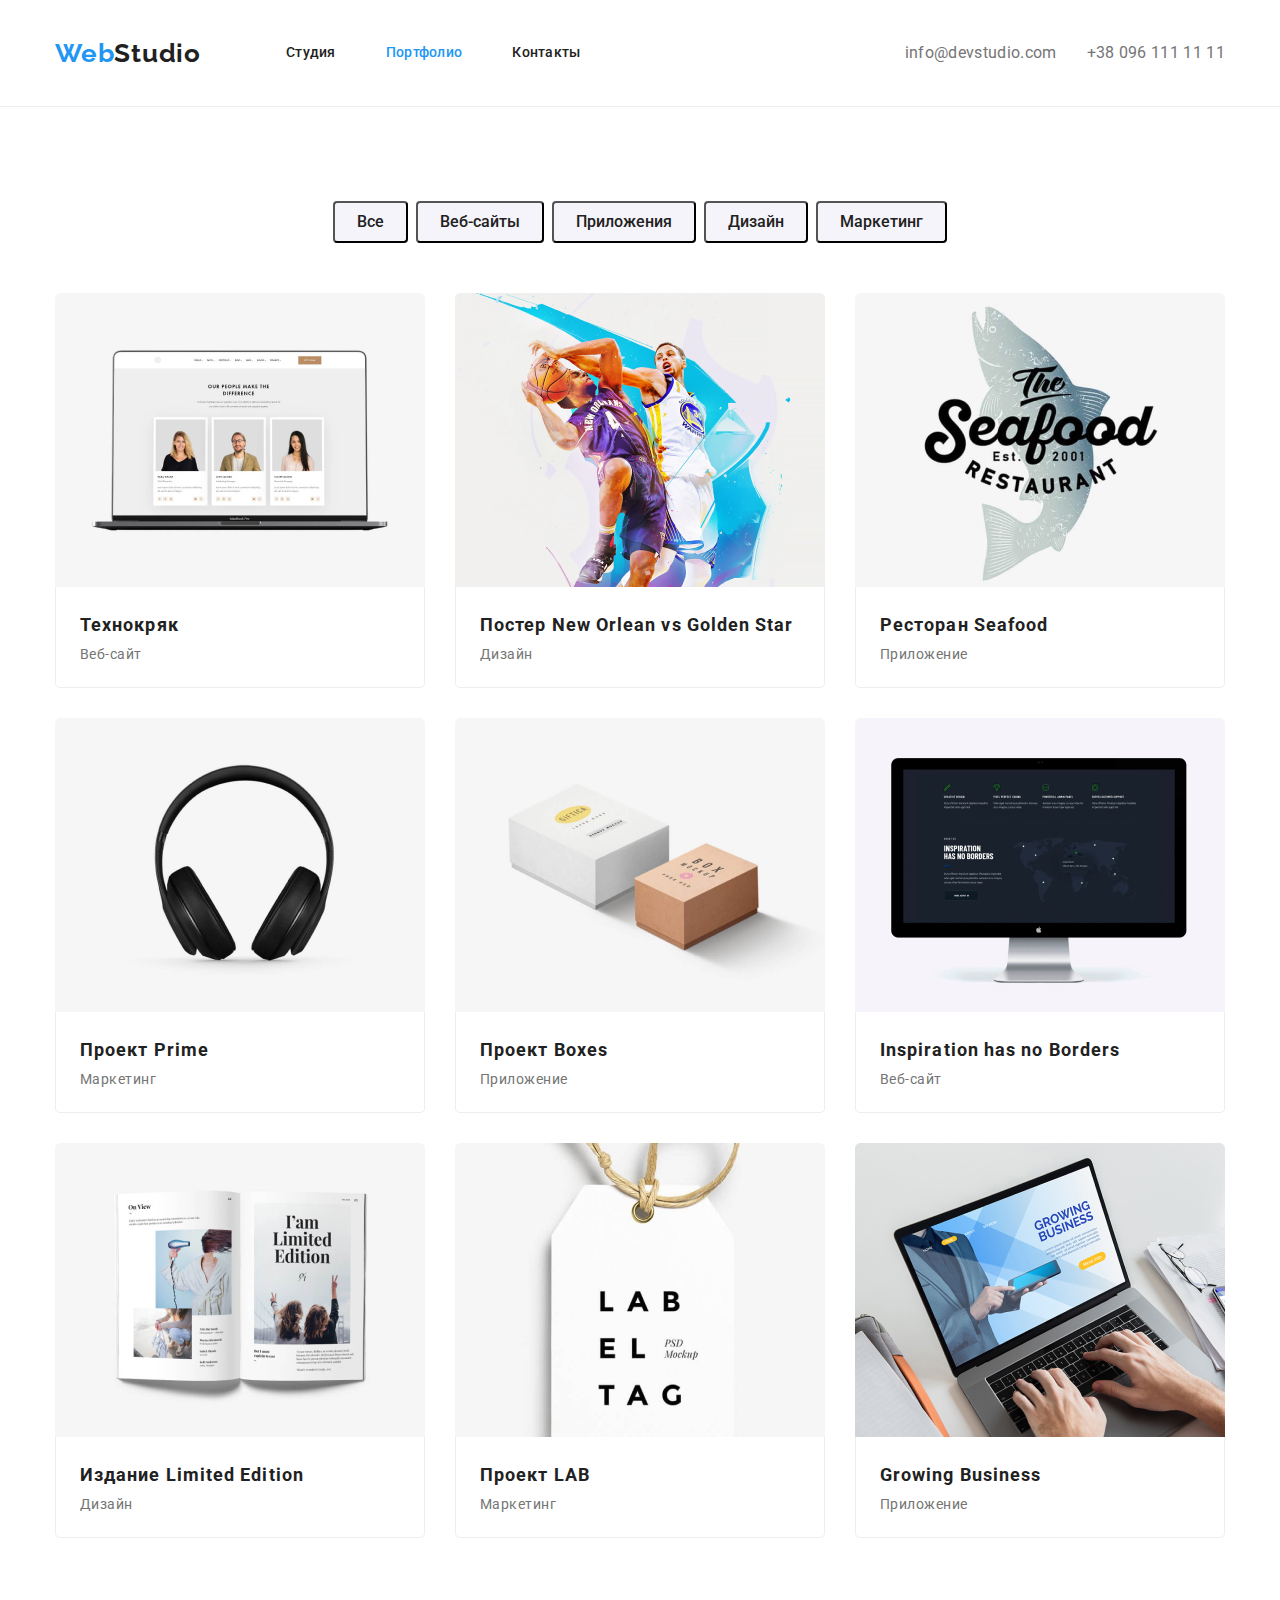
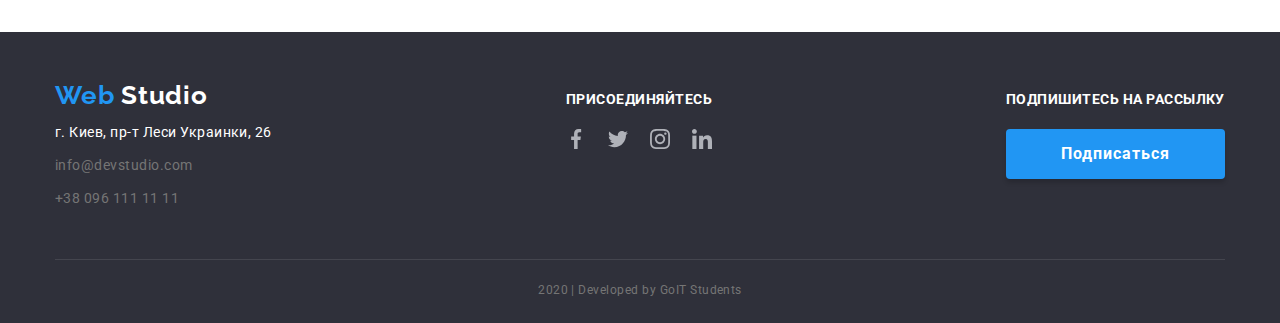
==== portfolio.html @ 891e7060 "Переносит данные с hw-3" ====
<!DOCTYPE html>
<html lang="ru">
  <head>
    <meta charset="UTF-8" />
    <meta name="viewport" content="width=device-width, initial-scale=1.0" />
    <title>hw3</title>
    <link
      href="https://fonts.googleapis.com/css2?family=Raleway:wght@700&family=Roboto:wght@400;500;700;900&display=swap"
      rel="stylesheet"
    />
    <link
      rel="stylesheet"
      href="https://cdnjs.cloudflare.com/ajax/libs/modern-normalize/0.6.0/modern-normalize.min.css"
    />
    <link rel="stylesheet" href="./css/style.css" />
  </head>
  <!-- Тело -->

  <body>
    <header class="header">
      <!-- Хедер -->
      <div class="header-container">
        <nav class="nav">
          <!-- Логотип -->
          <a href="./index.html" class="logo"
            >Web<span class="logo-part-nav">Studio</span></a
          >
          <!-- Навигация шапки -->
          <ul class="site-nav">
            <li class="item">
              <a href="./index.html" class="link">Студия</a>
            </li>
            <li class="item">
              <a href="" class="link current">Портфолио</a>
            </li>
            <li class="item"><a href="" class="link">Контакты</a></li>
          </ul>
        </nav>
        <ul class="contact-nav">
          <li class="item">
            <a class="link" href="mailto:info@devstudio.com"
              >info@devstudio.com</a
            >
          </li>
          <li class="item">
            <a class="link" href="tel:+380961111111">+38 096 111 11 11</a>
          </li>
        </ul>
      </div>
    </header>
    <!-- Главный контейнер -->
    <main>
      <!-- Фильтр проектов -->
      <section class="section">
        <div class="portfolio-container">
          <ul class="portfolio-list">
            <li class="item">
              <button class="button-portfolio">Все</button>
            </li>
            <li class="item">
              <button class="button-portfolio">Веб-сайты</button>
            </li>
            <li class="item">
              <button class="button-portfolio">Приложения</button>
            </li>
            <li class="item">
              <button class="button-portfolio">Дизайн</button>
            </li>
            <li class="item">
              <button class="button-portfolio">Маркетинг</button>
            </li>
          </ul>
          <!-- Проекты -->
          <ul class="projects">
            <li class="item">
              <a href="" style="display: block;">
                <img
                  class="projects-pic"
                  src="./img/technokryak.jpg"
                  alt="ноутбук"
                  width="370"
                  height="294"
                />
                <div class="card-content">
                  <h3 class="title">Технокряк</h3>
                  <p class="dimention">Веб-сайт</p>
                </div>
              </a>
            </li>
            <li class="item">
              <a href="" style="display: block;">
                <img
                  class="projects-pic"
                  src="./img/new-orlean-gs.jpg"
                  alt="два баскетболиста"
                  width="370"
                  height="294"
                />
                <div class="card-content">
                  <h3 class="title">Постер New Orlean vs Golden Star</h3>
                  <p class="dimention">Дизайн</p>
                </div>
              </a>
            </li>
            <li class="item">
              <a href="" style="display: block;">
                <img
                  class="projects-pic"
                  src="./img/seafood.jpg"
                  alt="лосось"
                  width="370"
                  height="294"
                />
                <div class="card-content">
                  <h3 class="title">Ресторан Seafood</h3>
                  <p class="dimention">Приложение</p>
                </div>
              </a>
            </li>
            <li class="item">
              <a href="" style="display: block;">
                <img
                  class="projects-pic"
                  src="./img/prime.jpg"
                  alt="наушники"
                  width="370"
                  height="294"
                />
                <div class="card-content">
                  <h3 class="title">Проект Prime</h3>
                  <p class="dimention">Маркетинг</p>
                </div>
              </a>
            </li>
            <li class="item">
              <a href="" style="display: block;">
                <img
                  class="projects-pic"
                  src="./img/boxes.jpg"
                  alt="две коробки"
                  width="370"
                  height="294"
                />
                <div class="card-content">
                  <h3 class="title">Проект Boxes</h3>
                  <p class="dimention">Приложение</p>
                </div>
              </a>
            </li>
            <li class="item">
              <a href="" style="display: block;">
                <img
                  class="projects-pic"
                  src="./img/inspiration.jpg"
                  alt="аймак"
                  width="370"
                  height="294"
                />
                <div class="card-content">
                  <h3 class="title">Inspiration has no Borders</h3>
                  <p class="dimention">Веб-сайт</p>
                </div>
              </a>
            </li>
            <li class="item">
              <a href="" style="display: block;">
                <img
                  class="projects-pic"
                  src="./img/limited-edition.jpg"
                  alt="открытая книга"
                  width="370"
                  height="294"
                />
                <div class="card-content">
                  <h3 class="title">Издание Limited Edition</h3>
                  <p class="dimention">Дизайн</p>
                </div>
              </a>
            </li>
            <li class="item">
              <a href="" style="display: block;">
                <img
                  class="projects-pic"
                  src="./img/lab.jpg"
                  alt="бирка"
                  width="370"
                  height="294"
                />
                <div class="card-content">
                  <h3 class="title">Проект LAB</h3>
                  <p class="dimention">Маркетинг</p>
                </div>
              </a>
            </li>
            <li class="item" style="display: block;">
              <a href="">
                <img
                  class="projects-pic"
                  src="./img/growing-business.jpg"
                  alt="две руки на ноутбуке"
                  width="370"
                  height="294"
                />
                <div class="card-content">
                  <h3 class="title">Growing Business</h3>
                  <p class="dimention">Приложение</p>
                </div>
              </a>
            </li>
          </ul>
        </div>
      </section>
    </main>
    <!-- Футер -->
    <footer>
      <!-- Контакты футера -->
      <div class="footer-container">
        <div class="footer-container-flex">
          <div class="footer-address">
            <a href="" class="logo footer"
              >Web <span class="logo-part-footer"> Studio </span></a
            >
            <address>г. Киев, пр-т Леси Украинки, 26</address>
            <a class="contact-footer email" href="mailto:info@devstudio.com"
              >info@devstudio.com</a
            >
            <a class="contact-footer" href="tel:+380961111111">
              +38 096 111 11 11
            </a>
          </div>
          <div class="join-container">
            <b class="join"> Присоединяйтесь </b>
            <ul class="socialmedia">
              <li class="social-link-li">
                <a
                  href=""
                  style="display: block;"
                  aria-label="Facebook"
                  class="social-link"
                >
                  <img src="./img/facebook.svg" alt=""
                /></a>
              </li>
              <li class="social-link-li">
                <a
                  href=""
                  style="display: block;"
                  aria-label="Twitter"
                  class="social-link"
                >
                  <img src="./img/twitter.svg" alt=""
                /></a>
              </li>
              <li class="social-link-li">
                <a
                  href=""
                  style="display: block;"
                  aria-label="Instagram"
                  class="social-link"
                >
                  <img src="./img/instagram.svg" alt=""
                /></a>
              </li>
              <li class="social-link-li">
                <a
                  href=""
                  style="display: block;"
                  aria-label="LinkedIn"
                  class="social-link"
                >
                  <img src="./img/linkedin.svg" alt=""
                /></a>
              </li>
            </ul>
          </div>
          <div class="subscribe-container">
            <b class="subscribe"> Подпишитесь на рассылку </b>
            <!-- <input type="text" /> -->
            <div class="footer-button">
              <a href="" class="button primary"> Подписаться </a>
            </div>
          </div>
        </div>
        <p class="signature">2020 | Developed by GoIT Students</p>
      </div>
    </footer>
  </body>
</html>
---- css/style.css ----
/* Цвет основного текста #757575  */
/* Цвет вторичного текста #212121 */
/* Белый #FFFFFF */
/* Вторичный цвет фона #F5F4FA */
/* Акцент #2196F3 */
/* Цвет футера rgba(255, 255, 255, 0.6) */
/* Цвет подписи rgba(255, 255, 255, 0.4) */

html {
  box-sizing: border-box;
}

:root {
  --primary-text-color: #757575;
  --title-text-color: #212121;
  --accent-color: #2196f3;
  --primary-white-color: #ffffff;
  --secondary-background-color: #f5f4fa;
}

*,
*::before,
*::after {
  box-sizing: inherit;
}

body {
  background-color: #ffffff;
  color: #757575;
  font-family: Roboto, sans-serif;
  letter-spacing: 0.03em;
}

ul {
  list-style-type: none;
  padding: 0;
  margin: 0;
}

a {
  text-decoration: none;
  color: inherit;
}

/* logo */
.logo {
  color: var(--accent-color);
  font-family: Raleway, sans-serif;
  font-weight: 700;
  font-size: 26px;
  line-height: 1.19;
  letter-spacing: 0.03em;
}

.logo-part-nav {
  color: var(--title-text-color);
}

.logo-part-footer {
  color: var(--primary-white-color);
}

/* nav */
.site-nav .link:hover,
.site-nav .link:focus {
  color: var(--accent-color);
}
.site-nav,
.site-nav .link:active {
  color: var(--title-text-color);
  font-weight: 500;
  font-size: 14px;
  line-height: 1.14;
  letter-spacing: 0.02em;
}
.contact-nav .link:hover,
.contact-nav .link:focus {
  color: var(--accent-color);
}
.contact-nav .link {
  color: var(--primary-text-color);
  letter-spacing: 0.02em;
}
.link.current {
  color: var(--accent-color);
}

/* Hero */
.hero {
  text-align: center;
}

.hero-title {
  margin-top: 0;
  margin-bottom: 30px;
  color: var(--title-text-color);
  font-weight: 900;
  font-size: 44px;
  line-height: 1.36;
  text-align: center;
  text-transform: uppercase;
  letter-spacing: 0.06em;
}

/* Кнопки */

.button.primary {
  color: var(--primary-white-color);
  background-color: var(--accent-color);
  text-decoration: none;
  box-shadow: 0px 4px 4px rgba(0, 0, 0, 0.15);
  border-radius: 4px;
  padding: 10px 32px;
  text-align: center;
  display: inline-block;
  text-transform: none;
}

.button {
  color: var(--title-text-color);
  background-color: var(--primary-white-color);
  font-family: inherit;
  font-weight: 700;
  font-size: 16px;
  line-height: 1.87;
  letter-spacing: 0.06em;
  text-decoration: none;
  padding: 10px 32px;
  min-width: 200px;
  min-height: 50px;
  text-align: center;
  border-radius: 4px;
}

.button-portfolio {
  display: inline-block;
  color: var(--title-text-color);
  background-color: var(--secondary-background-color);
  font-family: inherit;
  font-weight: 500;
  font-size: 16px;
  line-height: 1.62;
  text-align: center;
  border-radius: 4px;
  padding: 6px 22px;
  min-width: 73px;
  text-align: center;
}

.button-portfolio:hover,
.button-portfolio:focus {
  color: var(--primary-white-color);
  background-color: var(--accent-color);
}

/* section */
.section-title {
  color: var(--title-text-color);
  font-weight: 700;
  font-size: 36px;
  line-height: 1.17;
  text-align: center;
  margin-bottom: 50px;
  margin-top: 0;
}

.section.work {
  border-top: 1px solid #ececec;
}

.work-title {
  font-weight: 700;
  font-size: 14px;
  line-height: 1.14;
  letter-spacing: 0.03em;
  color: var(--primary-white-color);
  padding-bottom: 27px;
  padding-top: 27px;
  background: rgba(47, 48, 58, 0.8);
  border-radius: 0px 0px 4px 4px;
  margin: 0px;
}

.work-pic {
  display: block;
}

/* Стили для index.html */
/* featurers */

.features-text {
  margin-top: 0;
  margin-bottom: 0;
  font-size: 14px;
  line-height: 1.71;
}
.features-title {
  color: var(--title-text-color);
  margin-top: 0;
  margin-bottom: 10px;
}

/* .features-pic {
  margin-top: 0;
  } */

/* work list */
.features .title {
  color: var(--title-text-color);
  font-weight: 700;
  font-size: 14px;
  line-height: 1.14;
  text-transform: uppercase;
}

/* team list */
.team .title {
  color: var(--title-text-color);
  font-weight: 500;
  font-size: 16px;
  line-height: 1.19;
  text-align: center;
  margin-bottom: 10px;
}
.team .speciality {
  color: var(--primary-text-color);
  font-size: 16px;
  line-height: 1.19;
  /* width: 270px; */
  text-align: center;
  margin-bottom: 16px;
  margin-top: 0;
}

.team-pic {
  display: block;
}

.team {
  background-color: var(--secondary-background-color);
}

.team-content-conteiner {
  display: block;
}

/* Стили для Portfolio */
.projects .title {
  color: var(--title-text-color);
  font-weight: 700;
  font-size: 18px;
  line-height: 2;
  letter-spacing: 0.06em;
}
.projects .dimension {
  color: var(--primary-text-color);
  font-size: 16px;
  line-height: 1.87;
}

/* Footer */
footer {
  /* для того, чтоб было видно лого */
  background-color: #2f303a;
}

address {
  font-size: 14px;
  line-height: 1.71;
  color: #ffffff;
  font-style: normal;
  margin-bottom: 9px;
}
.join {
  font-weight: 700;
  font-size: 14px;
  line-height: 1.14;
  text-transform: uppercase;
  color: var(--primary-white-color);
  margin-bottom: 21px;
}
.subscribe {
  font-weight: 700;
  font-size: 14px;
  line-height: 1.14;
  text-transform: uppercase;
  color: var(--primary-white-color);
  margin-bottom: 21px;
}
.contact-footer {
  font-size: 14px;
  line-height: 1.71;
}

.signature {
  font-size: 12px;
  line-height: 2;
  text-align: center;
}

/* Геометрия */
header {
  border-bottom: 1px solid #ececec;
}

.section {
  padding-top: 94px;
  padding-bottom: 94px;
}

.container {
  margin-left: auto;
  margin-right: auto;
  width: 1200px;
  padding-left: 15px;
  padding-right: 15px;
}

.footer-container {
  margin-left: auto;
  margin-right: auto;
  width: 1200px;
  padding-left: 15px;
  padding-right: 15px;
}

.signature {
  text-align: center;
  margin: 0px;
  padding-bottom: 21px;
  padding-top: 18px;
  border-top: 1px solid rgba(255, 255, 255, 0.1);
}

/* Геометрия для портфолио */

.portfolio-container {
  margin-left: auto;
  margin-right: auto;
  width: 1200px;
  padding-left: 15px;
  padding-right: 15px;
}

.portfolio-list {
  margin-bottom: 50px;
}

.projects .dimention {
  margin-top: 0;
  margin-bottom: 0;
  font-size: 14px;
  line-height: 1.71;
}

.projects .title {
  color: var(--title-text-color);
  margin-top: 0;
  margin-bottom: 0;
}

.card-content {
  padding: 20px 24px;
  background: var(--primary-white-color);
  box-sizing: border-box;
  border-bottom-left-radius: 5px;
  border-bottom-right-radius: 5px;
  border-left: 1px solid#eeeeee;
  border-right: 1px solid#eeeeee;
  border-bottom: 1px solid#eeeeee;
}

.projects-pic {
  border-radius: 5px 5px 0px 0px;
  display: block;
}

/* Flexbox */
.site-nav {
  display: flex;
  margin-left: 85px;
}

/* .site-nav .item {
  margin-right: 50px;
}

.site-nav .item:last-child {
  margin-right: 0;
} */
/* .site-nav .item:not(:last-child) {
  margin-right: 50px;
} */

.title {
  color: var(--title-text-color);
  margin-top: 0;
}

.site-nav .item + .item {
  margin-left: 50px;
}

.contact-nav {
  display: flex;
  margin-left: auto;
}
.contact-nav .item + .item {
  margin-left: 30px;
}

.header-container {
  justify-content: space-between;
  display: flex;
  align-items: center;
  padding-top: 25px;
  padding-bottom: 25px;
}

.header-container {
  margin-left: auto;
  margin-right: auto;
  width: 1200px;
  padding-left: 15px;
  padding-right: 15px;
}

.nav {
  display: flex;
  align-items: center;
}

.site-nav .link {
  font-weight: 500;
  font-size: 14px;
  line-height: 1.14;
  text-decoration: none;
  padding-top: 20px;
  padding-bottom: 20px;
  display: block;
}

.features {
  display: flex;
  align-items: center;
  margin-left: auto;
  margin-right: auto;
}

.features .item + .item {
  margin-left: 30px;
}

.work-list {
  display: flex;
  align-items: center;
  margin-left: auto;
  margin-right: auto;
  text-align: center;
  text-transform: uppercase;
}

.work-list .item + .item {
  margin-left: 30px;
}

.team-list {
  display: flex;
}
.team-list .item + .item {
  margin-left: 30px;
}
.team-list .item {
  background-color: var(--primary-white-color);
  /* box-shadow: 0px 2px 1px rgba(0, 0, 0, 0.2), 0px 1px 1px rgba(0, 0, 0, 0.14),
    0px 1px 3px rgba(0, 0, 0, 0.12); */
}

.clients {
  display: flex;
  justify-content: center;
  margin-left: auto;
  margin-right: auto;
}
.clients .item + .item {
  margin-left: 30px;
}

.clients .item {
  display: flex;
  justify-content: center;
  align-items: center;
  width: 170px;
  height: 90px;
  border: 1px solid #afb1b8;
  /* box-shadow: 0px 2px 1px rgba(0, 0, 0, 0.2), 0px 1px 1px rgba(0, 0, 0, 0.14),
    0px 1px 3px rgba(0, 0, 0, 0.12); */
  border-radius: 4px;
}

/* Portfolio flexbox */
.portfolio-list {
  display: flex;
  align-items: center;
  justify-content: center;
}
.portfolio-list .item + .item {
  margin-left: 8px;
}
.projects {
  display: flex;
  flex-wrap: wrap;
}
.projects .item {
  width: 370px;
  margin-right: 30px;
  margin-bottom: 30px;
}

.projects .item + .item {
}

.projects .item:nth-child(3n) {
  margin-right: 0;
}
.projects .item:nth-last-child(-n + 3) {
  margin-bottom: 0;
}

.features-list-img {
  width: 270px;
  height: 120px;
  background: var(--secondary-background-color);
  border-radius: 4px;
  margin-bottom: 30px;
  display: flex;
  align-items: center;
  justify-content: center;
}

/* Флексбокс футера */

.footer-container-flex {
  display: flex;
  align-items: baseline;
  justify-content: space-between;
  padding-top: 48px;
  padding-bottom: 48px;
}
.logo.footer {
  display: block;
  margin-bottom: 10px;
}

.contact-footer {
  display: flex;
}
.contact-footer.email {
  margin-bottom: 10px;
}
.join-container {
  display: flex;
  flex-direction: column;
}
.subscribe-container {
  display: flex;
  flex-direction: column;
}
.footer-button {
  display: flex;
  flex-direction: column;
}

/* Cоц сети */
.socialmedia {
  display: flex;
  justify-content: space-between;
  list-style: none;
  padding-left: 0px;
}

.socialmedia .social-link-li + .social-link-li {
  margin-left: 10px;
}

.team-content-container {
  padding-top: 30px;
  padding-bottom: 24px;
  padding-left: 32px;
  padding-right: 32px;
  box-shadow: 0px 2px 1px rgba(0, 0, 0, 0.2), 0px 1px 1px rgba(0, 0, 0, 0.14),
    0px 1px 3px rgba(0, 0, 0, 0.12);
}
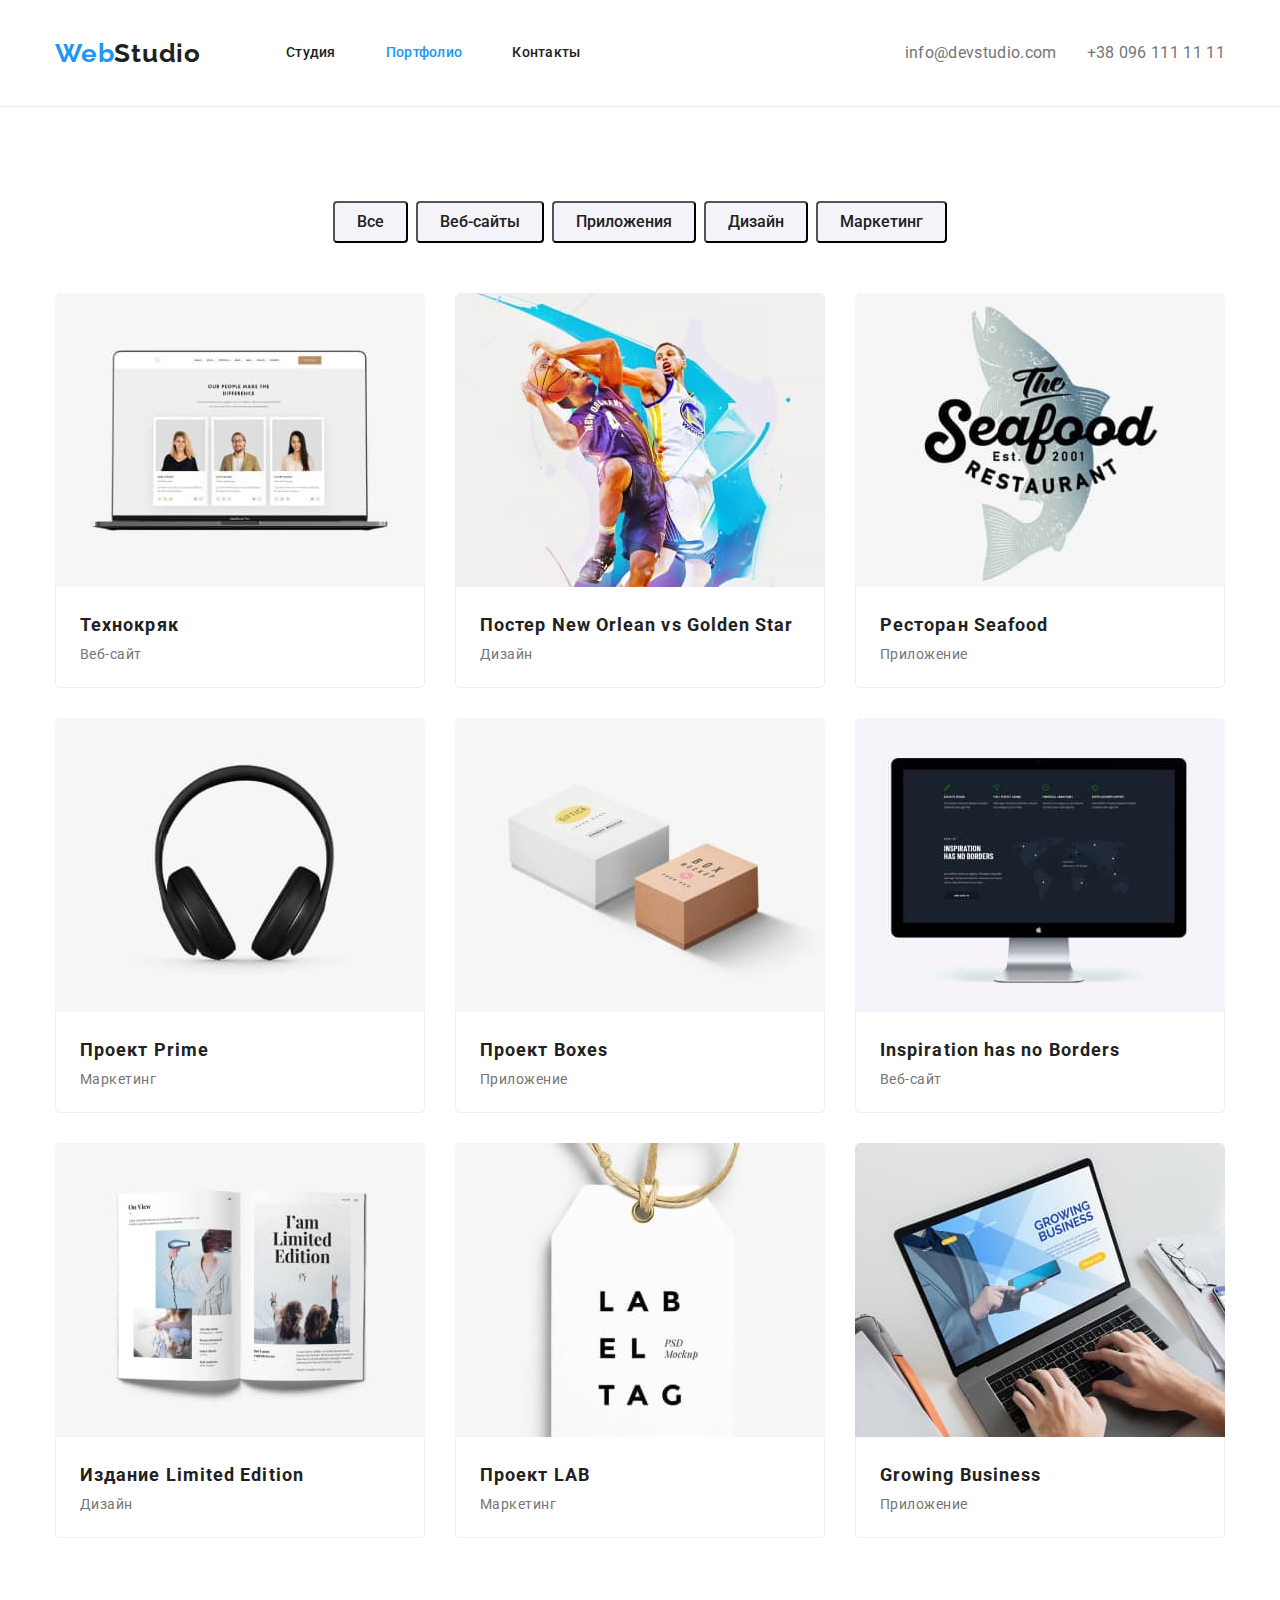
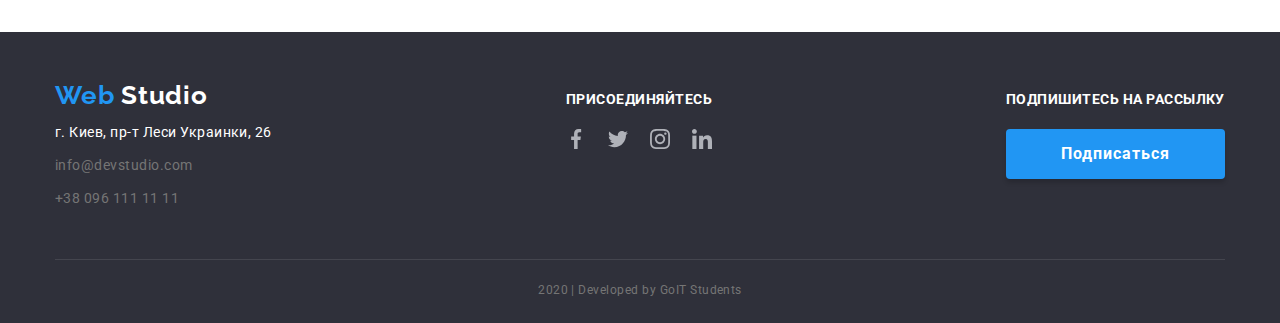
==== commit 7bade4da: "Оптимизирует все картинки" ====
--- a/portfolio.html
+++ b/portfolio.html
@@ -3,7 +3,7 @@
   <head>
     <meta charset="UTF-8" />
     <meta name="viewport" content="width=device-width, initial-scale=1.0" />
-    <title>hw3</title>
+    <title>hw4</title>
     <link
       href="https://fonts.googleapis.com/css2?family=Raleway:wght@700&family=Roboto:wght@400;500;700;900&display=swap"
       rel="stylesheet"
--- a/css/style.css
+++ b/css/style.css
@@ -517,9 +517,6 @@
   margin-bottom: 30px;
 }
 
-.projects .item + .item {
-}
-
 .projects .item:nth-child(3n) {
   margin-right: 0;
 }
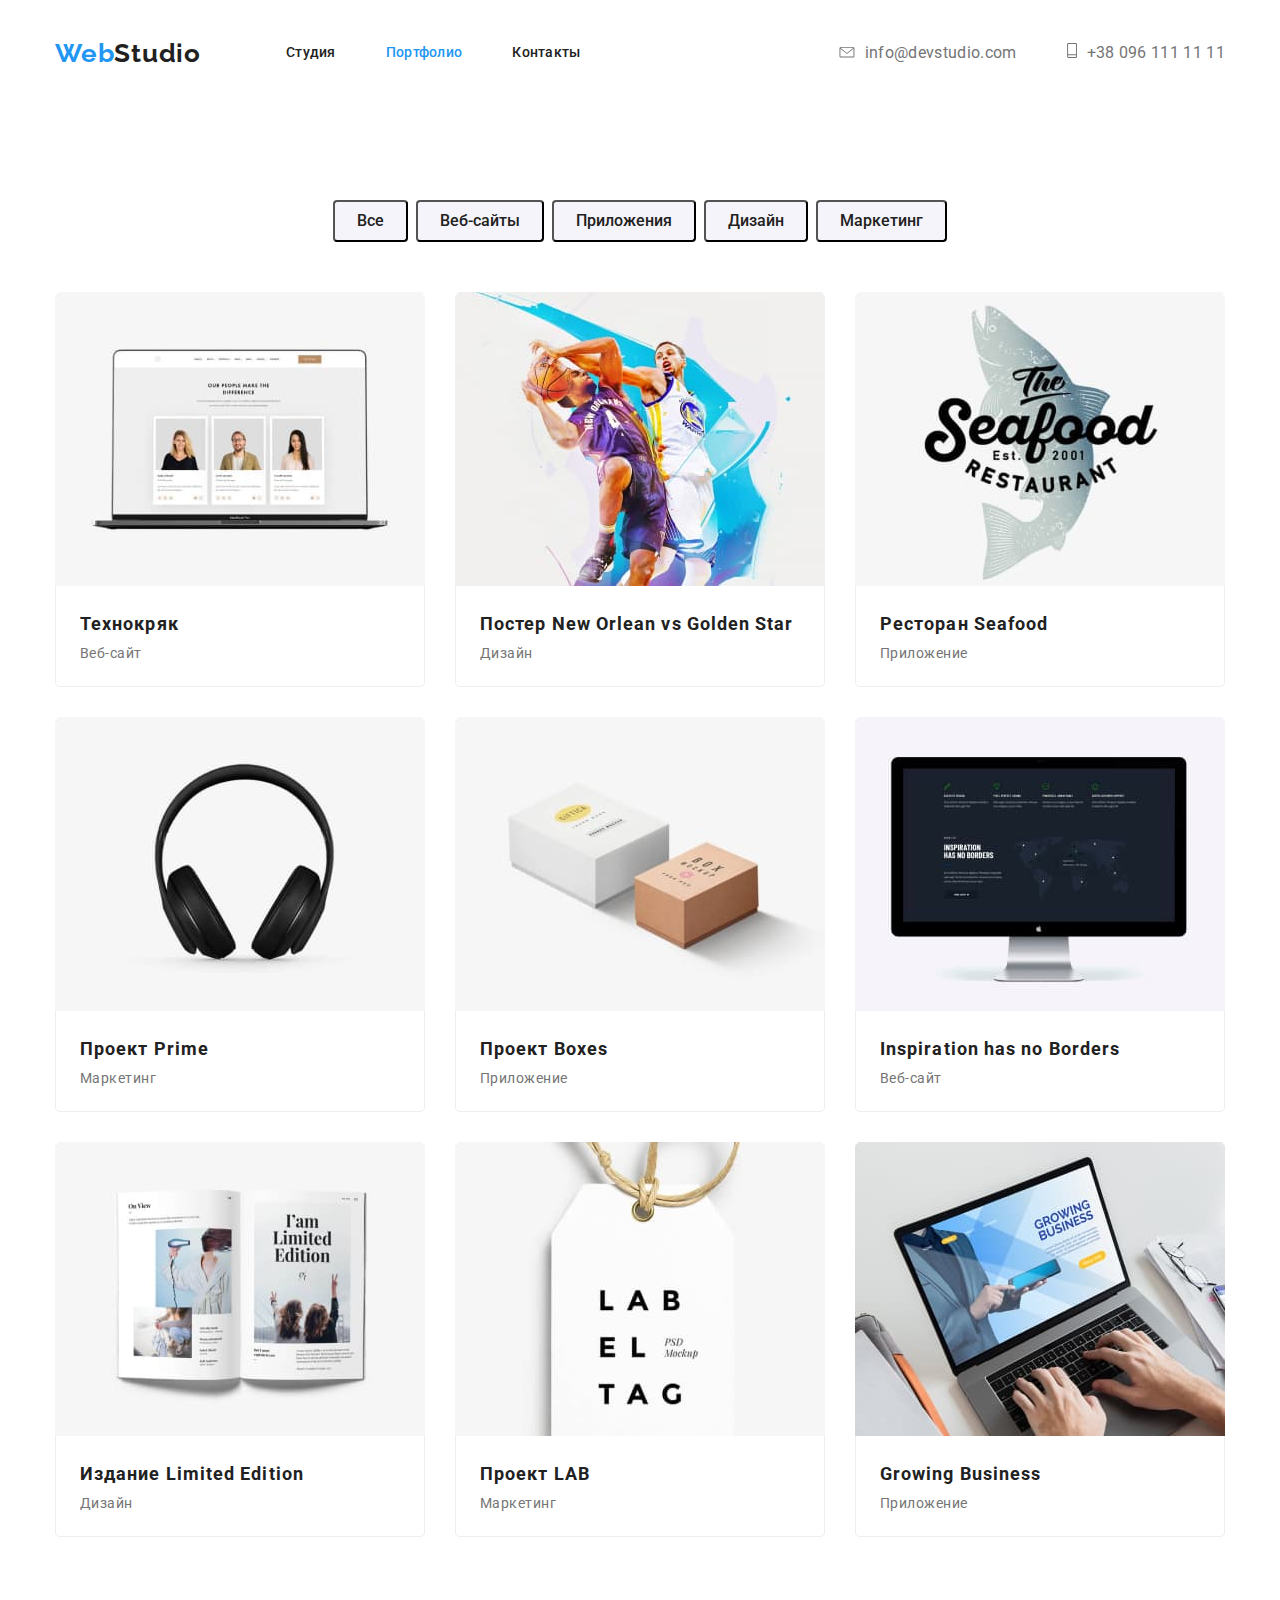
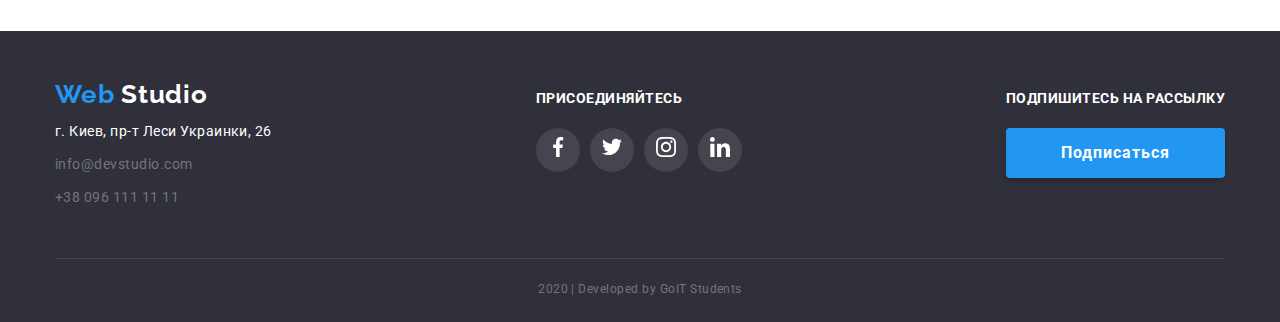
==== commit d42fd6c3: "Делает картинки в секции преимущества" ====
--- a/portfolio.html
+++ b/portfolio.html
@@ -39,11 +39,17 @@
         <ul class="contact-nav">
           <li class="item">
             <a class="link" href="mailto:info@devstudio.com"
+              ><svg class="icon-email" width="16" height="11.2">
+                <use href="./img/symbol-defs.svg#icon-email"></use></svg
               >info@devstudio.com</a
             >
           </li>
           <li class="item">
-            <a class="link" href="tel:+380961111111">+38 096 111 11 11</a>
+            <a class="link" href="tel:+380961111111"
+              ><svg class="icon-email" width="10" height="14.94">
+                <use href="./img/symbol-defs.svg#icon-phone"></use></svg
+              >+38 096 111 11 11</a
+            >
           </li>
         </ul>
       </div>
@@ -231,45 +237,29 @@
           <div class="join-container">
             <b class="join"> Присоединяйтесь </b>
             <ul class="socialmedia">
-              <li class="social-link-li">
-                <a
-                  href=""
-                  style="display: block;"
-                  aria-label="Facebook"
-                  class="social-link"
-                >
-                  <img src="./img/facebook.svg" alt=""
-                /></a>
-              </li>
-              <li class="social-link-li">
-                <a
-                  href=""
-                  style="display: block;"
-                  aria-label="Twitter"
-                  class="social-link"
-                >
-                  <img src="./img/twitter.svg" alt=""
-                /></a>
-              </li>
-              <li class="social-link-li">
-                <a
-                  href=""
-                  style="display: block;"
-                  aria-label="Instagram"
-                  class="social-link"
-                >
-                  <img src="./img/instagram.svg" alt=""
-                /></a>
-              </li>
-              <li class="social-link-li">
-                <a
-                  href=""
-                  style="display: block;"
-                  aria-label="LinkedIn"
-                  class="social-link"
-                >
-                  <img src="./img/linkedin.svg" alt=""
-                /></a>
+              <li class="social-link-li footer">
+                <a href="" style="display: block;" aria-label="Facebook" class="social-link">
+                  <svg class="socialmedia-icon" width="20" height="20">
+                    <use href="./img/symbol-defs.svg#icon-facebook"></use>
+                  </svg /></a>
+              </li>
+              <li class="social-link-li footer">
+                <a href="" style="display: block;" aria-label="Twitter" class="social-link">
+                  <svg class="socialmedia-icon" width="20" height="20">
+                    <use href="./img/symbol-defs.svg#icon-twitter"></use>
+                  </svg /></a>
+              </li>
+              <li class="social-link-li footer">
+                <a href="" style="display: block;" aria-label="Instagram" class="social-link">
+                  <svg class="socialmedia-icon" width="20" height="20">
+                    <use href="./img/symbol-defs.svg#icon-instagram"></use>
+                  </svg /></a>
+              </li>
+              <li class="social-link-li footer">
+                <a href="" style="display: block;" aria-label="LinkedIn" class="social-link">
+                  <svg class="socialmedia-icon" width="20" height="20">
+                    <use href="./img/symbol-defs.svg#icon-linkedin"></use>
+                  </svg /></a>
               </li>
             </ul>
           </div>
--- a/css/style.css
+++ b/css/style.css
@@ -16,6 +16,7 @@
   --accent-color: #2196f3;
   --primary-white-color: #ffffff;
   --secondary-background-color: #f5f4fa;
+  --social-media-link-color: #afb1b8;
 }
 
 *,
@@ -41,6 +42,11 @@
   text-decoration: none;
   color: inherit;
 }
+img {
+  display: block;
+  max-width: 100%;
+  height: auto;
+}
 
 /* logo */
 .logo {
@@ -81,19 +87,76 @@
   color: var(--primary-text-color);
   letter-spacing: 0.02em;
 }
+
+.icon-email,
+.icon-phone {
+  fill: currentColor;
+  margin-right: 10px;
+}
+
+/* .svg-item-email {
+  width: 15px;
+  height: 15px;
+  fill: var(--primary-text-color);
+} */
+
+/* .link.mailto::before {
+  display: inline-block;
+  content: "";
+  background-size: contain;
+  background-repeat: no-repeat;
+  background-position: center;
+  width: 16px;
+  height: 11.2px;
+  margin-right: 10px;
+  background-image: url(../img/email.svg);
+}
+
+.link.tel::before {
+  display: inline-block;
+  content: "";
+  background-size: contain;
+  background-repeat: no-repeat;
+  background-position: center;
+  width: 16px;
+  height: 11.2px;
+  margin-right: 10px;
+  background-image: url(../img/phone.svg);
+} */
+
 .link.current {
   color: var(--accent-color);
 }
 
 /* Hero */
-.hero {
-  text-align: center;
+.section.hero {
+  text-align: center;
+  min-height: 600px;
+  max-width: 1600px;
+  margin-left: auto;
+  margin-right: auto;
+  background-color: #2f303a;
+  background-image: linear-gradient(
+      rgba(47, 48, 58, 0.8),
+      rgba(47, 48, 58, 0.8)
+    ),
+    url(../img/hero-img.jpg);
+  background-repeat: no-repeat;
+  background-position: center;
+  background-size: cover;
+  padding-top: 200px;
+  padding-bottom: 200px;
+}
+
+.container.hero {
+  text-align: center;
+  width: 696px;
 }
 
 .hero-title {
   margin-top: 0;
   margin-bottom: 30px;
-  color: var(--title-text-color);
+  color: var(--primary-white-color);
   font-weight: 900;
   font-size: 44px;
   line-height: 1.36;
@@ -144,7 +207,6 @@
   border-radius: 4px;
   padding: 6px 22px;
   min-width: 73px;
-  text-align: center;
 }
 
 .button-portfolio:hover,
@@ -299,9 +361,6 @@
 }
 
 /* Геометрия */
-header {
-  border-bottom: 1px solid #ececec;
-}
 
 .section {
   padding-top: 94px;
@@ -404,9 +463,13 @@
 .contact-nav {
   display: flex;
   margin-left: auto;
-}
+  padding: 0;
+  list-style: none;
+  align-items: center;
+}
+
 .contact-nav .item + .item {
-  margin-left: 30px;
+  margin-left: 50px;
 }
 
 .header-container {
@@ -481,6 +544,7 @@
   justify-content: center;
   margin-left: auto;
   margin-right: auto;
+  color: var(--social-media-link-color);
 }
 .clients .item + .item {
   margin-left: 30px;
@@ -498,6 +562,12 @@
   border-radius: 4px;
 }
 
+.clients .item:hover,
+.clients .item:focus {
+  color: var(--accent-color);
+  border: 1px solid var(--accent-color);
+}
+
 /* Portfolio flexbox */
 .portfolio-list {
   display: flex;
@@ -571,13 +641,50 @@
 /* Cоц сети */
 .socialmedia {
   display: flex;
-  justify-content: space-between;
+  justify-content: center;
+  align-items: center;
   list-style: none;
   padding-left: 0px;
+  color: var(--social-media-link-color);
 }
 
 .socialmedia .social-link-li + .social-link-li {
   margin-left: 10px;
+}
+
+.social-link-li {
+  text-decoration: none;
+  display: flex;
+  align-items: center;
+  justify-content: center;
+  width: 44px;
+  height: 44px;
+  border-radius: 50%;
+}
+
+.social-link-li:hover,
+.social-link-li:focus {
+  background-color: var(--accent-color);
+  color: var(--primary-white-color);
+}
+
+.social-link-li.footer {
+  background-color: rgba(255, 255, 255, 0.1);
+  color: var(--primary-white-color);
+}
+
+.social-link-li.footer:hover,
+.social-link-li.footer:focus {
+  background-color: var(--accent-color);
+  color: var(--primary-white-color);
+}
+
+.socialmedia-icon {
+  fill: currentColor;
+}
+
+.company-icon {
+  fill: currentColor;
 }
 
 .team-content-container {
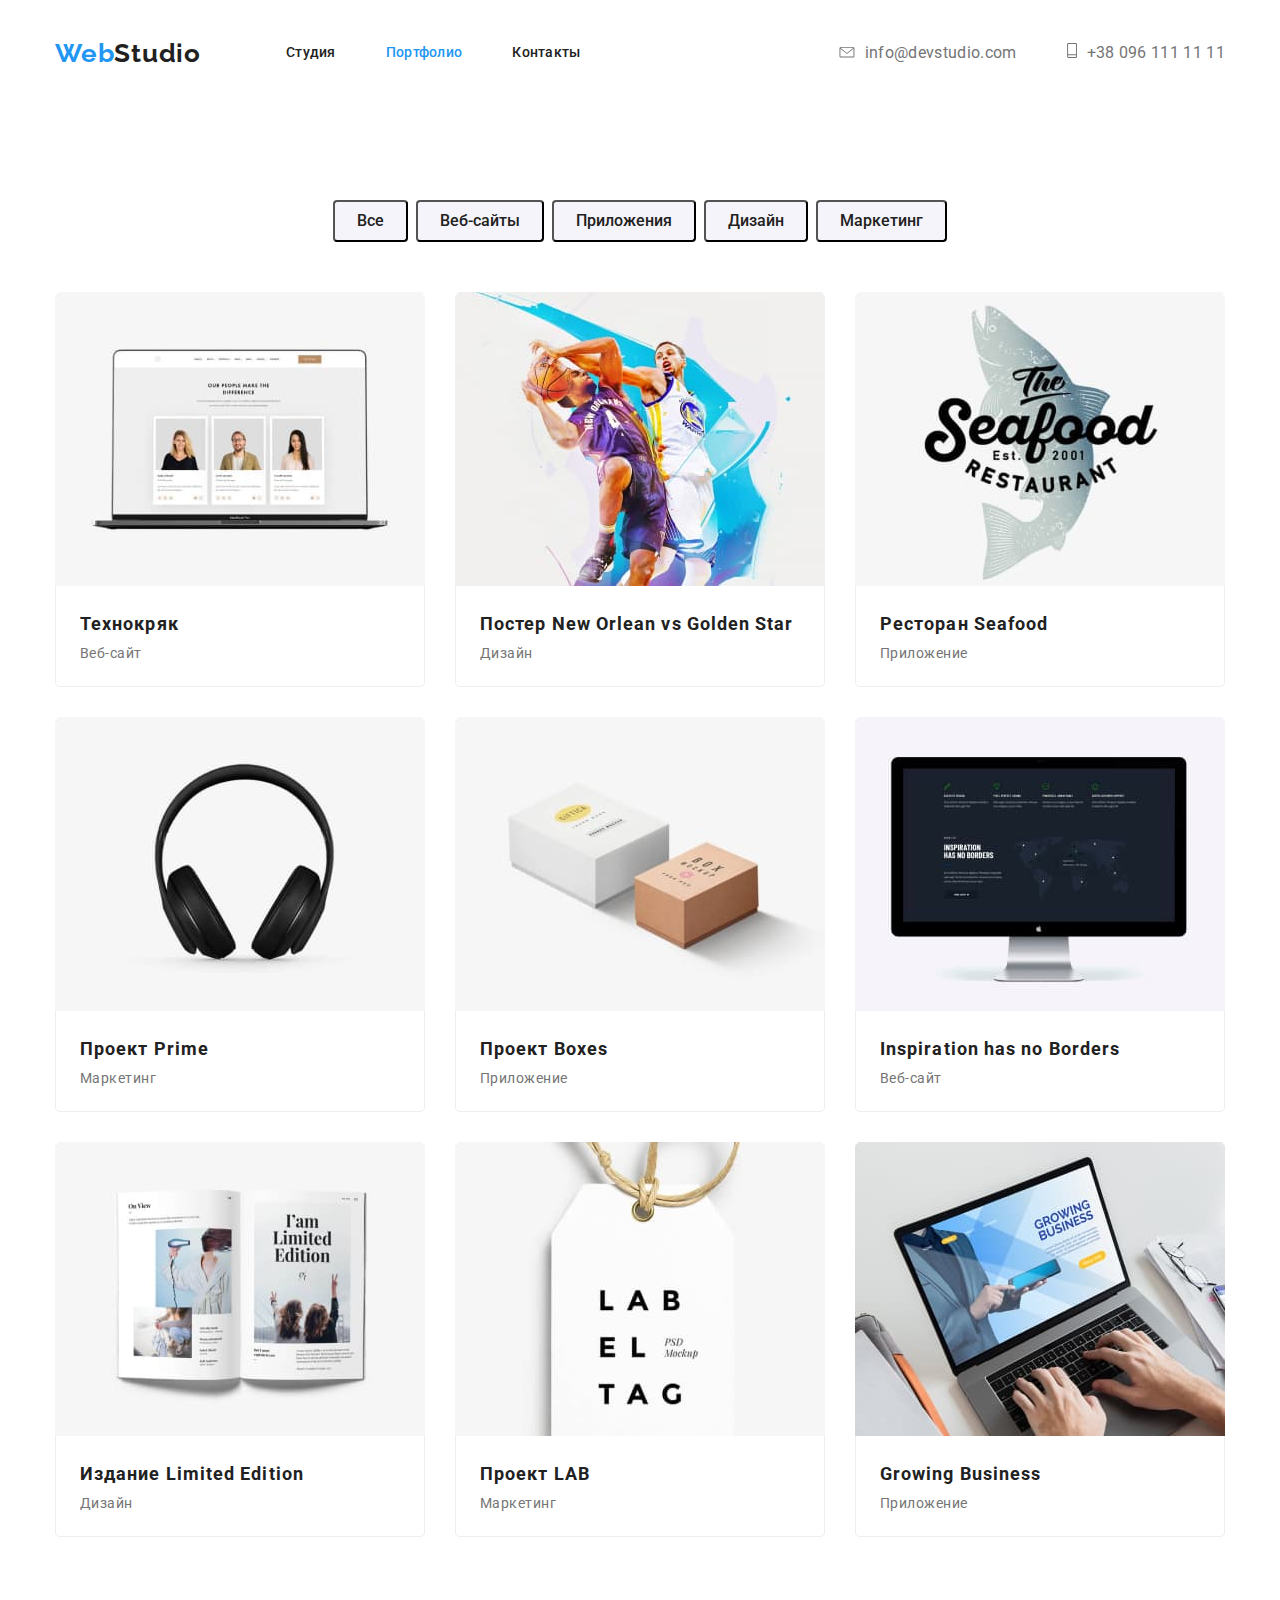
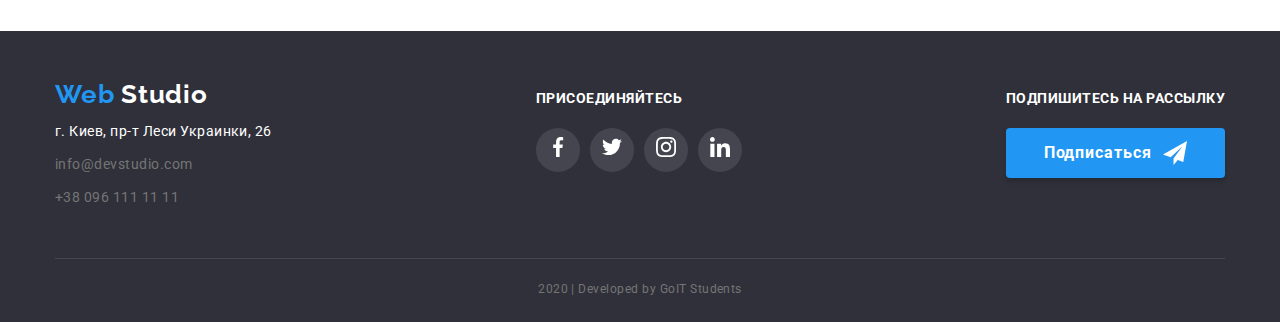
==== commit 15c22ecf: "Исправляет кнопку в футере портфолио" ====
--- a/portfolio.html
+++ b/portfolio.html
@@ -58,7 +58,7 @@
     <main>
       <!-- Фильтр проектов -->
       <section class="section">
-        <div class="portfolio-container">
+        <div class="container">
           <ul class="portfolio-list">
             <li class="item">
               <button class="button-portfolio">Все</button>
@@ -267,7 +267,10 @@
             <b class="subscribe"> Подпишитесь на рассылку </b>
             <!-- <input type="text" /> -->
             <div class="footer-button">
-              <a href="" class="button primary"> Подписаться </a>
+              <a href="" class="button primary">Подписаться
+                <svg class="fly-icon" width="24" height="24">
+                  <use href="./img/symbol-defs.svg#icon-icon-send"></use>
+                </svg /></a>
             </div>
           </div>
         </div>
--- a/css/style.css
+++ b/css/style.css
@@ -168,31 +168,32 @@
 /* Кнопки */
 
 .button.primary {
-  color: var(--primary-white-color);
-  background-color: var(--accent-color);
+  display: flex;
+  justify-content: space-around;
+  align-items: center;
   text-decoration: none;
-  box-shadow: 0px 4px 4px rgba(0, 0, 0, 0.15);
   border-radius: 4px;
   padding: 10px 32px;
   text-align: center;
+  text-transform: none;
+}
+
+.button {
   display: inline-block;
-  text-transform: none;
-}
-
-.button {
-  color: var(--title-text-color);
-  background-color: var(--primary-white-color);
+  background-color: var(--accent-color);
+  color: var(--primary-white-color);
+  text-decoration: none;
   font-family: inherit;
   font-weight: 700;
   font-size: 16px;
   line-height: 1.87;
   letter-spacing: 0.06em;
-  text-decoration: none;
-  padding: 10px 32px;
+  padding: 11px 32px;
   min-width: 200px;
   min-height: 50px;
   text-align: center;
   border-radius: 4px;
+  box-shadow: 0px 4px 4px rgba(0, 0, 0, 0.15);
 }
 
 .button-portfolio {
@@ -207,6 +208,7 @@
   border-radius: 4px;
   padding: 6px 22px;
   min-width: 73px;
+  cursor: pointer;
 }
 
 .button-portfolio:hover,
@@ -392,14 +394,6 @@
 }
 
 /* Геометрия для портфолио */
-
-.portfolio-container {
-  margin-left: auto;
-  margin-right: auto;
-  width: 1200px;
-  padding-left: 15px;
-  padding-right: 15px;
-}
 
 .portfolio-list {
   margin-bottom: 50px;
@@ -633,10 +627,6 @@
   display: flex;
   flex-direction: column;
 }
-.footer-button {
-  display: flex;
-  flex-direction: column;
-}
 
 /* Cоц сети */
 .socialmedia {
@@ -685,6 +675,15 @@
 
 .company-icon {
   fill: currentColor;
+}
+
+.footer-button {
+  display: inline-flex;
+  flex-direction: column;
+}
+
+.fly-icon {
+  fill: var(--primary-white-color);
 }
 
 .team-content-container {
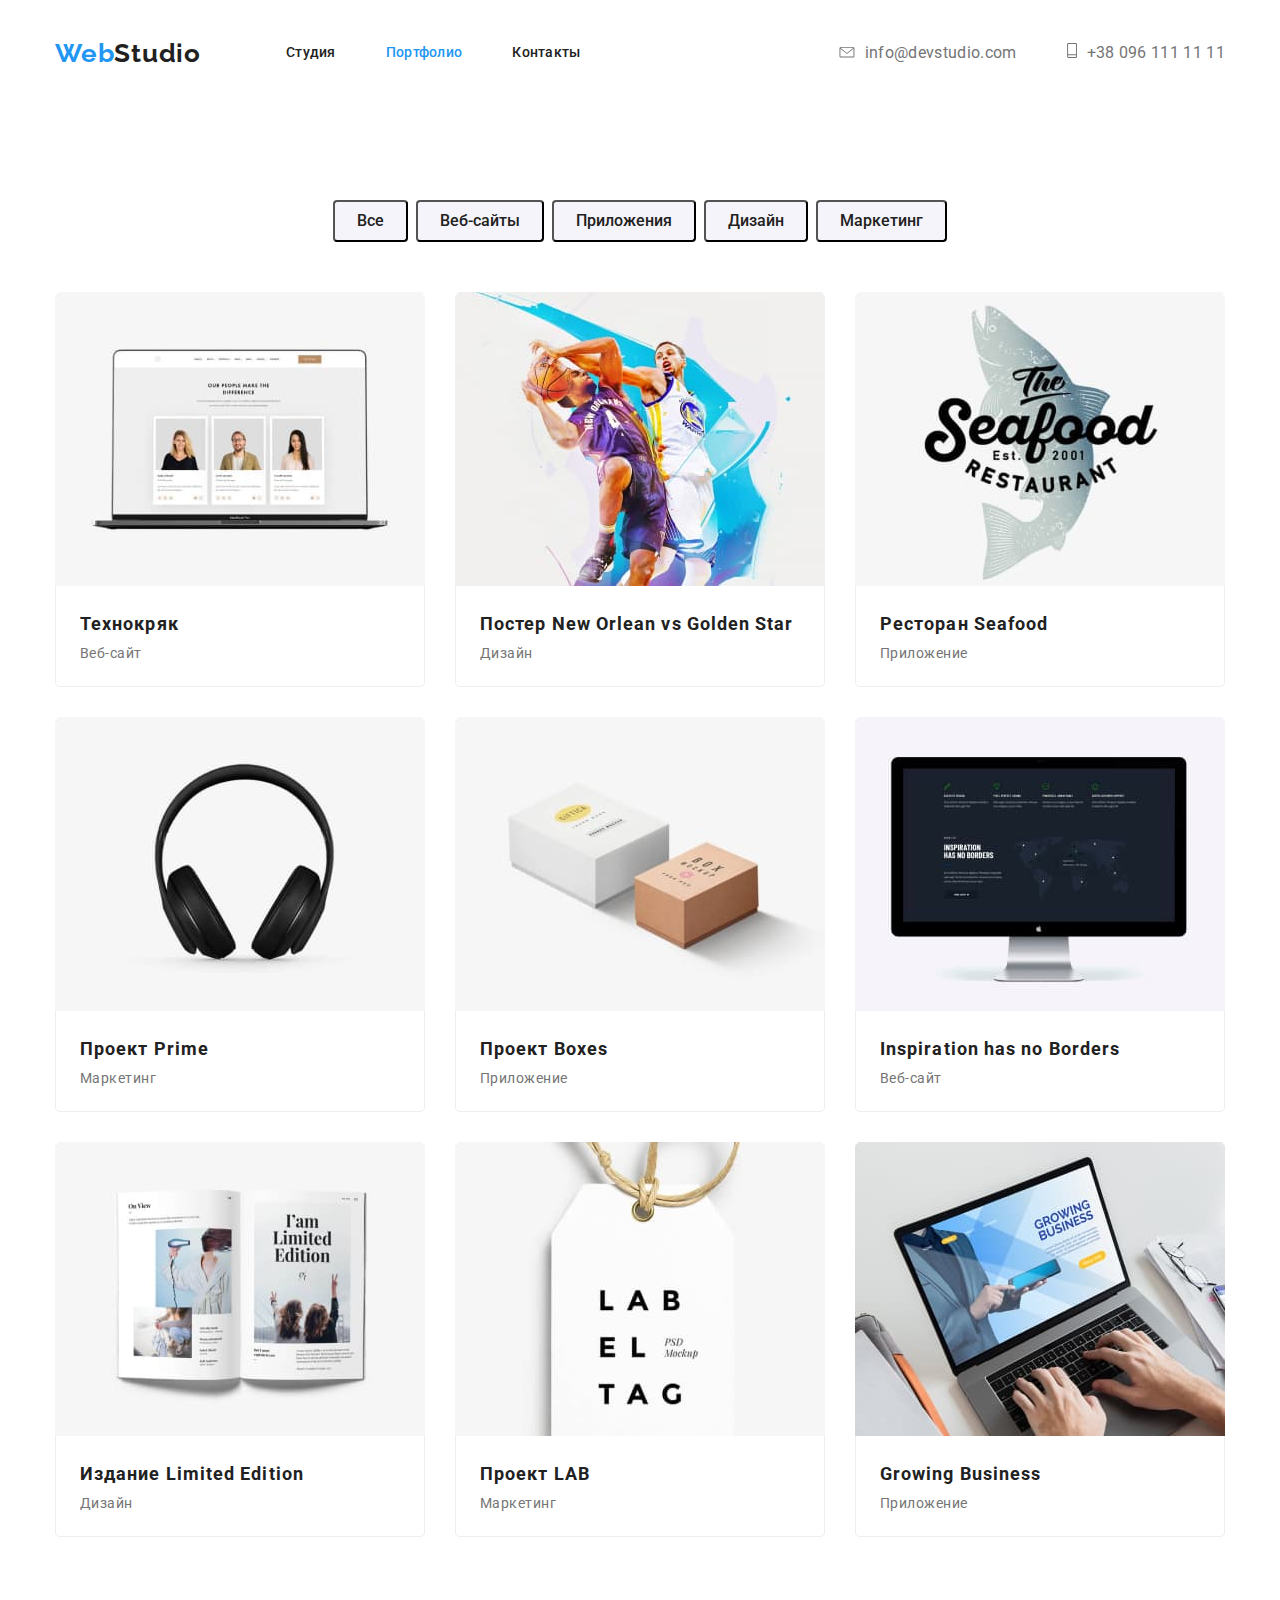
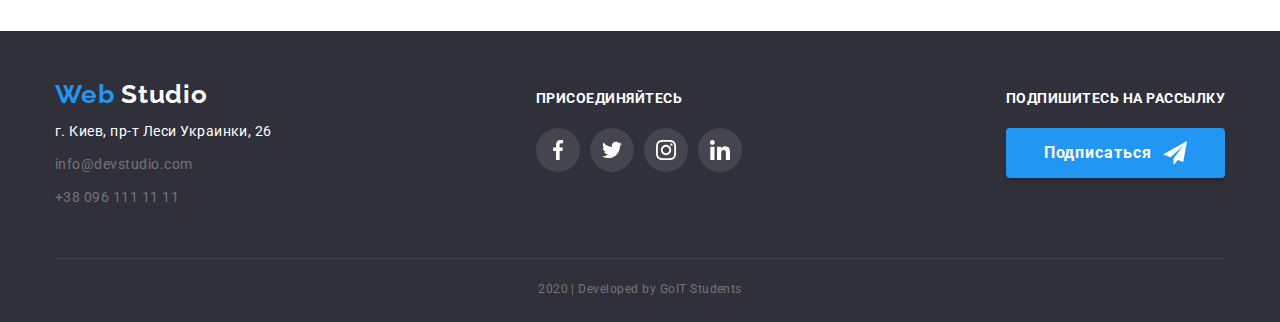
==== commit c529c276: "Делает активным все поле ссылки, не только иконки" ====
--- a/portfolio.html
+++ b/portfolio.html
@@ -238,28 +238,28 @@
             <b class="join"> Присоединяйтесь </b>
             <ul class="socialmedia">
               <li class="social-link-li footer">
-                <a href="" style="display: block;" aria-label="Facebook" class="social-link">
+                <a href="" aria-label="Facebook" class="social-link">
                   <svg class="socialmedia-icon" width="20" height="20">
                     <use href="./img/symbol-defs.svg#icon-facebook"></use>
-                  </svg /></a>
-              </li>
-              <li class="social-link-li footer">
-                <a href="" style="display: block;" aria-label="Twitter" class="social-link">
+                  </svg></a>
+              </li>
+              <li class="social-link-li footer">
+                <a href="" aria-label="Twitter" class="social-link">
                   <svg class="socialmedia-icon" width="20" height="20">
                     <use href="./img/symbol-defs.svg#icon-twitter"></use>
-                  </svg /></a>
-              </li>
-              <li class="social-link-li footer">
-                <a href="" style="display: block;" aria-label="Instagram" class="social-link">
+                  </svg></a>
+              </li>
+              <li class="social-link-li footer">
+                <a href="" aria-label="Instagram" class="social-link">
                   <svg class="socialmedia-icon" width="20" height="20">
                     <use href="./img/symbol-defs.svg#icon-instagram"></use>
-                  </svg /></a>
-              </li>
-              <li class="social-link-li footer">
-                <a href="" style="display: block;" aria-label="LinkedIn" class="social-link">
+                  </svg></a>
+              </li>
+              <li class="social-link-li footer">
+                <a href="" aria-label="LinkedIn" class="social-link">
                   <svg class="socialmedia-icon" width="20" height="20">
                     <use href="./img/symbol-defs.svg#icon-linkedin"></use>
-                  </svg /></a>
+                  </svg></a>
               </li>
             </ul>
           </div>
--- a/css/style.css
+++ b/css/style.css
@@ -43,7 +43,6 @@
   color: inherit;
 }
 img {
-  display: block;
   max-width: 100%;
   height: auto;
 }
@@ -533,6 +532,7 @@
     0px 1px 3px rgba(0, 0, 0, 0.12); */
 }
 
+/* Клиенты */
 .clients {
   display: flex;
   justify-content: center;
@@ -545,15 +545,17 @@
 }
 
 .clients .item {
-  display: flex;
-  justify-content: center;
-  align-items: center;
   width: 170px;
   height: 90px;
   border: 1px solid #afb1b8;
-  /* box-shadow: 0px 2px 1px rgba(0, 0, 0, 0.2), 0px 1px 1px rgba(0, 0, 0, 0.14),
-    0px 1px 3px rgba(0, 0, 0, 0.12); */
   border-radius: 4px;
+}
+
+.clients-link {
+  display: flex;
+  justify-content: center;
+  align-items: center;
+  height: 100%;
 }
 
 .clients .item:hover,
@@ -632,9 +634,8 @@
 .socialmedia {
   display: flex;
   justify-content: center;
-  align-items: center;
-  list-style: none;
-  padding-left: 0px;
+  margin-left: auto;
+  margin-right: auto;
   color: var(--social-media-link-color);
 }
 
@@ -643,13 +644,16 @@
 }
 
 .social-link-li {
-  text-decoration: none;
-  display: flex;
-  align-items: center;
-  justify-content: center;
   width: 44px;
   height: 44px;
   border-radius: 50%;
+}
+
+.social-link {
+  display: flex;
+  justify-content: center;
+  align-items: center;
+  height: 100%;
 }
 
 .social-link-li:hover,
